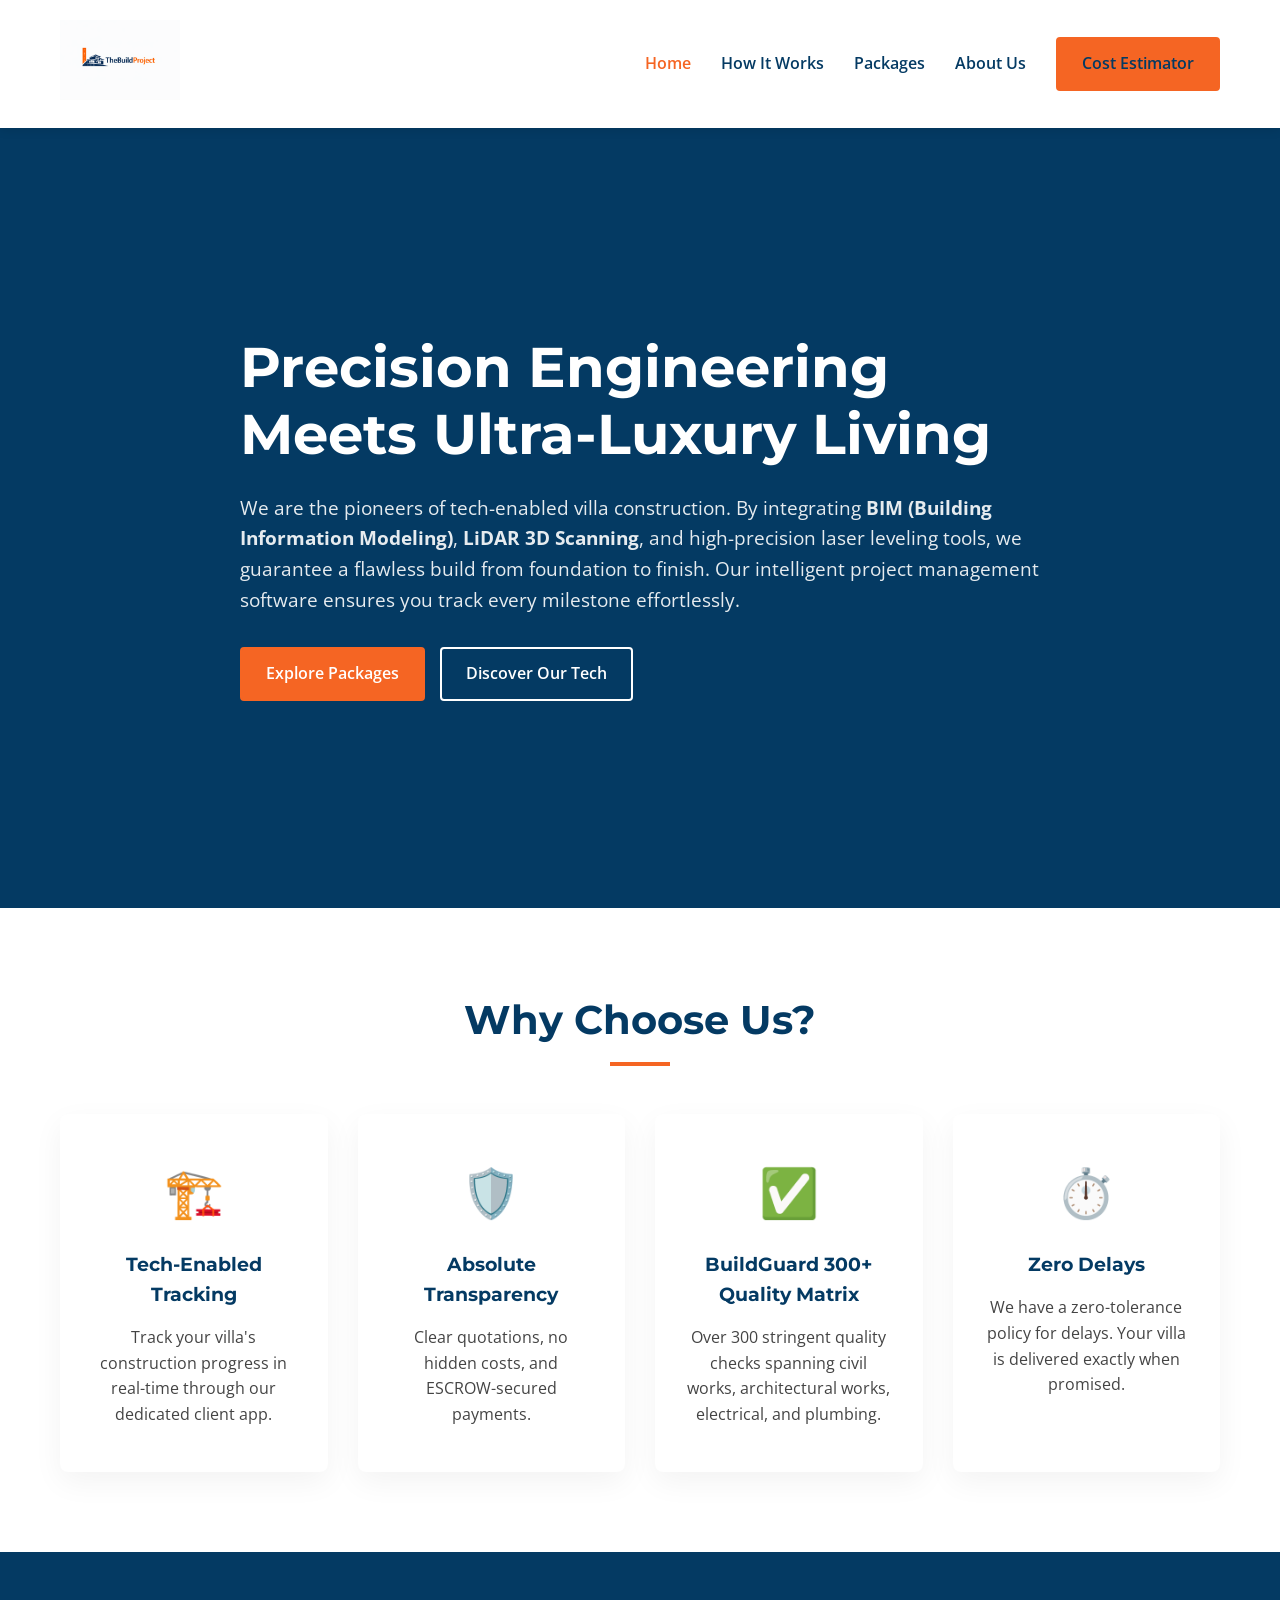
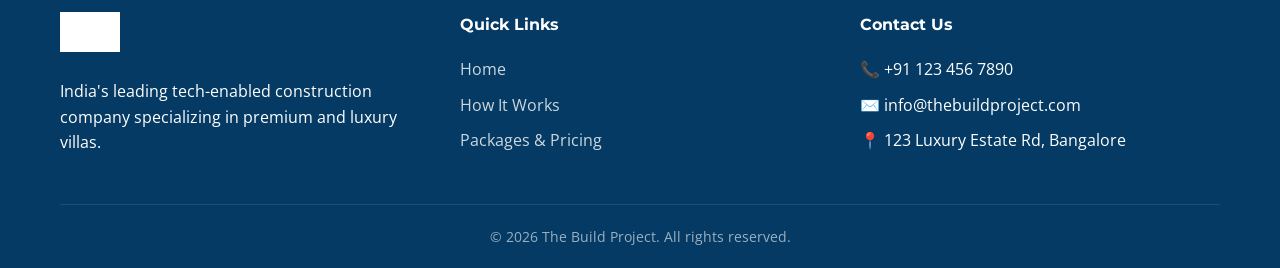
==== index.html @ 5a187bd9 "Version1" ====
<!DOCTYPE html>
<html lang="en">
<head>
    <meta charset="UTF-8">
    <meta name="viewport" content="width=device-width, initial-scale=1.0">
    <title>The Build Project | Tech-Enabled Luxury Villa Construction</title>
    <meta name="description" content="India's leading tech-enabled construction company specializing in premium and luxury villas. End-to-end design, planning, and guaranteed quality.">
    <link rel="stylesheet" href="index.css">
</head>
<body>
    <nav class="navbar">
        <div class="container" style="display: flex; justify-content: space-between; align-items: center; width: 100%;">
            <a href="index.html" class="nav-logo">
                <img src="assets/logos/TBP.PNG" alt="The Build Project Logo">
            </a>
            <button class="nav-toggle" id="navToggle">☰</button>
            <div class="nav-links" id="navLinks">
                <a href="index.html" class="active">Home</a>
                <a href="how-it-works.html">How It Works</a>
                <a href="packages.html">Packages</a>
                <a href="about-us.html">About Us</a>
                <a href="packages.html#estimator" class="btn btn-primary">Cost Estimator</a>
            </div>
        </div>
    </nav>

    <section class="hero">
        <video class="hero-video" autoplay loop muted playsinline>
            <source src="https://videos.pexels.com/video-files/3206973/3206973-uhd_2560_1440_25fps.mp4" type="video/mp4">
            Your browser does not support the video tag.
        </video>
        <div class="container">
            <div class="hero-content">
                <h1>Precision Engineering Meets Ultra-Luxury Living</h1>
                <p>We are the pioneers of tech-enabled villa construction. By integrating <strong>BIM (Building Information Modeling)</strong>, <strong>LiDAR 3D Scanning</strong>, and high-precision laser leveling tools, we guarantee a flawless build from foundation to finish. Our intelligent project management software ensures you track every milestone effortlessly.</p>
                <div class="hero-buttons">
                    <a href="packages.html" class="btn btn-primary">Explore Packages</a>
                    <a href="about-us.html" class="btn btn-outline" style="border-color: white; color: white;">Discover Our Tech</a>
                </div>
            </div>
        </div>
    </section>

    <section class="section">
        <div class="container">
            <h2 class="section-title">Why Choose Us?</h2>
            <div class="features-grid">
                <div class="feature-card">
                    <div class="feature-icon">🏗️</div>
                    <h3>Tech-Enabled Tracking</h3>
                    <p>Track your villa's construction progress in real-time through our dedicated client app.</p>
                </div>
                <div class="feature-card">
                    <div class="feature-icon">🛡️</div>
                    <h3>Absolute Transparency</h3>
                    <p>Clear quotations, no hidden costs, and ESCROW-secured payments.</p>
                </div>
                <div class="feature-card">
                    <div class="feature-icon">✅</div>
                    <h3>BuildGuard 300+ Quality Matrix</h3>
                    <p>Over 300 stringent quality checks spanning civil works, architectural works, electrical, and plumbing.</p>
                </div>
                <div class="feature-card">
                    <div class="feature-icon">⏱️</div>
                    <h3>Zero Delays</h3>
                    <p>We have a zero-tolerance policy for delays. Your villa is delivered exactly when promised.</p>
                </div>
            </div>
        </div>
    </section>

    <footer class="footer">
        <div class="container">
            <div class="footer-grid">
                <div class="footer-col">
                    <img src="assets/logos/TBP.PNG" alt="Logo" style="height: 40px; margin-bottom: 20px; filter: brightness(0) invert(1);">
                    <p>India's leading tech-enabled construction company specializing in premium and luxury villas.</p>
                </div>
                <div class="footer-col">
                    <h4>Quick Links</h4>
                    <ul class="footer-links">
                        <li><a href="index.html">Home</a></li>
                        <li><a href="how-it-works.html">How It Works</a></li>
                        <li><a href="packages.html">Packages & Pricing</a></li>
                    </ul>
                </div>
                <div class="footer-col">
                    <h4>Contact Us</h4>
                    <ul class="footer-links">
                        <li>📞 +91 123 456 7890</li>
                        <li>✉️ info@thebuildproject.com</li>
                        <li>📍 123 Luxury Estate Rd, Bangalore</li>
                    </ul>
                </div>
            </div>
            <div class="footer-bottom">
                &copy; 2026 The Build Project. All rights reserved.
            </div>
        </div>
    </footer>

    <script src="script.js"></script>
</body>
</html>
---- index.css ----
@import url('https://fonts.googleapis.com/css2?family=Montserrat:wght@700&family=Open+Sans:wght@400;600&display=swap');

:root {
  --primary: #043A63;
  --accent: #F56523;
  --dark: #444444;
  --light-gray: #EAEAEA;
  --white: #ffffff;
  
  --font-heading: 'Montserrat', sans-serif;
  --font-body: 'Open Sans', sans-serif;
}

* {
  margin: 0;
  padding: 0;
  box-sizing: border-box;
}

body {
  font-family: var(--font-body);
  color: var(--dark);
  background-color: var(--white);
  line-height: 1.6;
}

h1, h2, h3, h4, h5, h6 {
  font-family: var(--font-heading);
  color: var(--primary);
  margin-bottom: 1rem;
}

a {
  text-decoration: none;
  color: inherit;
}

ul {
  list-style: none;
}

/* Utilities */
.container {
  max-width: 1200px;
  margin: 0 auto;
  padding: 0 20px;
}

.btn {
  display: inline-block;
  padding: 12px 24px;
  border-radius: 4px;
  font-weight: 600;
  cursor: pointer;
  transition: all 0.3s ease;
  font-family: var(--font-body);
  border: none;
}

.btn-primary {
  background-color: var(--accent);
  color: var(--white);
  border: 2px solid var(--accent);
}

.btn-primary:hover {
  background-color: transparent;
  color: var(--accent);
}

.btn-outline {
  background-color: transparent;
  color: var(--primary);
  border: 2px solid var(--primary);
}

.btn-outline:hover {
  background-color: var(--primary);
  color: var(--white);
}

.section {
  padding: 80px 0;
}

.section-light {
  background-color: var(--light-gray);
}

.section-title {
  text-align: center;
  font-size: 2.5rem;
  margin-bottom: 3rem;
  position: relative;
}

.section-title::after {
  content: '';
  display: block;
  width: 60px;
  height: 4px;
  background-color: var(--accent);
  margin: 10px auto 0;
}

/* Navbar */
.navbar {
  display: flex;
  justify-content: space-between;
  align-items: center;
  padding: 20px 0;
  background-color: var(--white);
  box-shadow: 0 2px 10px rgba(0,0,0,0.1);
  position: sticky;
  top: 0;
  z-index: 1000;
}

.nav-logo img {
  height: 80px;
}

.nav-links {
  display: flex;
  gap: 30px;
  align-items: center;
}

.nav-links a {
  font-weight: 600;
  color: var(--primary);
  transition: color 0.3s ease;
}

.nav-links a:hover,
.nav-links a.active {
  color: var(--accent);
}

.nav-toggle {
  display: none;
  background: none;
  border: none;
  font-size: 1.5rem;
  color: var(--primary);
  cursor: pointer;
}

/* Hero Section */
.hero {
  height: calc(100vh - 120px);
  position: relative;
  display: flex;
  align-items: center;
  overflow: hidden;
  background-color: var(--primary); /* Fallback */
}

.hero-video {
  position: absolute;
  top: 0;
  left: 0;
  width: 100%;
  height: 100%;
  object-fit: cover;
  z-index: 0;
}

.hero::before {
  content: '';
  position: absolute;
  top: 0; left: 0; width: 100%; height: 100%;
  background: linear-gradient(to right, rgba(4, 58, 99, 0.9), rgba(4, 58, 99, 0.6));
  z-index: 1;
}

.hero-content {
  position: relative;
  z-index: 2;
  color: var(--white);
  max-width: 800px;
}

.hero-content h1 {
  color: var(--white);
  font-size: 3.5rem;
  margin-bottom: 1.5rem;
  line-height: 1.2;
}

.hero-content p {
  font-size: 1.2rem;
  margin-bottom: 2rem;
  opacity: 0.9;
}

.hero-buttons {
  display: flex;
  gap: 15px;
}

/* Services / Features */
.features-grid {
  display: grid;
  grid-template-columns: repeat(auto-fit, minmax(250px, 1fr));
  gap: 30px;
}

.feature-card {
  background: var(--white);
  padding: 40px 30px;
  border-radius: 8px;
  box-shadow: 0 10px 30px rgba(0,0,0,0.05);
  text-align: center;
  transition: transform 0.3s ease, box-shadow 0.3s ease;
  border-bottom: 4px solid transparent;
}

.feature-card:hover {
  transform: translateY(-10px);
  box-shadow: 0 15px 40px rgba(0,0,0,0.1);
  border-bottom-color: var(--accent);
}

.feature-icon {
  font-size: 3rem;
  color: var(--accent);
  margin-bottom: 20px;
}

.feature-card h3 {
  margin-bottom: 15px;
}

/* Process Timeline */
.process-timeline {
  display: flex;
  flex-direction: column;
  gap: 40px;
  position: relative;
  max-width: 800px;
  margin: 0 auto;
}
.process-timeline::before {
  content: '';
  position: absolute;
  left: 50%;
  top: 0;
  bottom: 0;
  width: 2px;
  background: var(--accent);
  transform: translateX(-50%);
  opacity: 0.3;
}
.timeline-item {
  display: flex;
  justify-content: space-between;
  align-items: center;
  width: 100%;
}
.timeline-item:nth-child(even) {
  flex-direction: row-reverse;
}
.timeline-content {
  width: 45%;
  background: var(--white);
  padding: 30px;
  border-radius: 8px;
  box-shadow: 0 5px 20px rgba(0,0,0,0.05);
  position: relative;
  border-top: 4px solid var(--primary);
}
.timeline-icon {
  width: 50px;
  height: 50px;
  background: var(--accent);
  color: var(--white);
  border-radius: 50%;
  display: flex;
  align-items: center;
  justify-content: center;
  font-size: 1.2rem;
  position: absolute;
  left: 50%;
  transform: translate(-50%, 0);
  z-index: 1;
  font-family: var(--font-heading);
  font-weight: bold;
}

/* Portfolio Grid */
.portfolio-grid {
  display: grid;
  grid-template-columns: repeat(auto-fit, minmax(300px, 1fr));
  gap: 30px;
}
.portfolio-card {
  border-radius: 8px;
  overflow: hidden;
  box-shadow: 0 5px 15px rgba(0,0,0,0.1);
  transition: transform 0.3s;
  background: var(--white);
}
.portfolio-card:hover {
  transform: translateY(-5px);
  box-shadow: 0 15px 30px rgba(0,0,0,0.15);
}
.portfolio-card img {
  width: 100%;
  height: 250px;
  object-fit: cover;
  display: block;
}
.portfolio-info {
  padding: 20px;
}
.portfolio-info h3 {
  margin-bottom: 5px;
}
.portfolio-info p {
  color: var(--accent);
  font-weight: 600;
}

/* Packages */
.packages-grid {
  display: grid;
  grid-template-columns: repeat(auto-fit, minmax(300px, 1fr));
  gap: 30px;
  max-width: 1000px;
  margin: 0 auto;
}
.package-card {
  background: var(--white);
  border-radius: 8px;
  overflow: hidden;
  box-shadow: 0 10px 30px rgba(0,0,0,0.08);
  border: 1px solid var(--light-gray);
  position: relative;
  transition: transform 0.3s;
  display: flex;
  flex-direction: column;
}
.package-card:hover {
  transform: translateY(-10px);
}
.package-header {
  background: var(--primary);
  color: var(--white);
  padding: 30px;
  text-align: center;
}
.package-header h3 {
  color: var(--white);
  margin-bottom: 10px;
}
.package-price {
  font-size: 2rem;
  font-weight: bold;
  font-family: var(--font-heading);
}
.package-price span {
  font-size: 1rem;
  font-weight: normal;
  font-family: var(--font-body);
}
.package-body {
  padding: 30px;
  flex-grow: 1;
}
.package-body ul li {
  margin-bottom: 15px;
  padding-left: 25px;
  position: relative;
}
.package-body ul li::before {
  content: '✓';
  position: absolute;
  left: 0;
  color: var(--accent);
  font-weight: bold;
}
.package-card.featured {
  border: 2px solid var(--accent);
  transform: scale(1.05);
  z-index: 2;
}
.package-card.featured:hover {
  transform: scale(1.05) translateY(-10px);
}
.package-card.featured .package-header {
  background: var(--accent);
}
.package-badge {
  position: absolute;
  top: 15px;
  right: -35px;
  background: var(--dark);
  color: var(--white);
  padding: 5px 40px;
  transform: rotate(45deg);
  font-size: 0.8rem;
  font-weight: bold;
}

/* Cost Estimator */
.estimator-container {
  background: var(--white);
  padding: 40px;
  border-radius: 8px;
  box-shadow: 0 10px 30px rgba(0,0,0,0.1);
  max-width: 800px;
  margin: 0 auto;
  border-top: 5px solid var(--accent);
}
.estimator-form {
  display: grid;
  grid-template-columns: 1fr 1fr;
  gap: 20px;
}
.form-group {
  margin-bottom: 20px;
}
.form-group.full-width {
  grid-column: 1 / -1;
}
.form-group label {
  display: block;
  margin-bottom: 8px;
  font-weight: 600;
  color: var(--primary);
}
.form-control {
  width: 100%;
  padding: 12px;
  border: 1px solid #ccc;
  border-radius: 4px;
  font-family: var(--font-body);
  font-size: 1rem;
}
.form-control:focus {
  outline: none;
  border-color: var(--accent);
}
.estimator-result {
  margin-top: 30px;
  padding: 30px;
  background: var(--light-gray);
  border-radius: 8px;
  text-align: center;
  display: none;
  border: 1px dashed var(--primary);
}
.estimator-result h3 {
  margin-bottom: 10px;
}
.total-cost {
  font-size: 2.5rem;
  color: var(--accent);
  font-family: var(--font-heading);
  font-weight: bold;
}

/* Footer */
.footer {
  background-color: var(--primary);
  color: var(--white);
  padding: 60px 0 20px;
  margin-top: auto;
}
.footer-grid {
  display: grid;
  grid-template-columns: repeat(auto-fit, minmax(200px, 1fr));
  gap: 40px;
  margin-bottom: 40px;
}
.footer-col h4 {
  color: var(--white);
  margin-bottom: 20px;
}
.footer-links li {
  margin-bottom: 10px;
}
.footer-links a {
  color: rgba(255,255,255,0.8);
  transition: color 0.3s;
}
.footer-links a:hover {
  color: var(--accent);
}
.footer-bottom {
  text-align: center;
  padding-top: 20px;
  border-top: 1px solid rgba(255,255,255,0.1);
  color: rgba(255,255,255,0.6);
  font-size: 0.9rem;
}

/* Responsive */
@media (max-width: 768px) {
  .nav-links {
    display: none;
    flex-direction: column;
    position: absolute;
    top: 100%;
    left: 0;
    width: 100%;
    background: var(--white);
    padding: 20px;
    box-shadow: 0 5px 10px rgba(0,0,0,0.1);
  }
  .nav-links.active {
    display: flex;
  }
  .nav-toggle {
    display: block;
  }
  .hero-content h1 {
    font-size: 2.5rem;
  }
  .process-timeline::before {
    left: 30px;
  }
  .timeline-icon {
    left: 30px;
    transform: translate(-50%, 0);
  }
  .timeline-content {
    width: calc(100% - 80px);
    margin-left: auto;
  }
  .timeline-item:nth-child(even) {
    flex-direction: row;
  }
  .package-card.featured {
    transform: scale(1);
  }
  .package-card.featured:hover {
    transform: translateY(-5px);
  }
  .estimator-form {
    grid-template-columns: 1fr;
  }
}
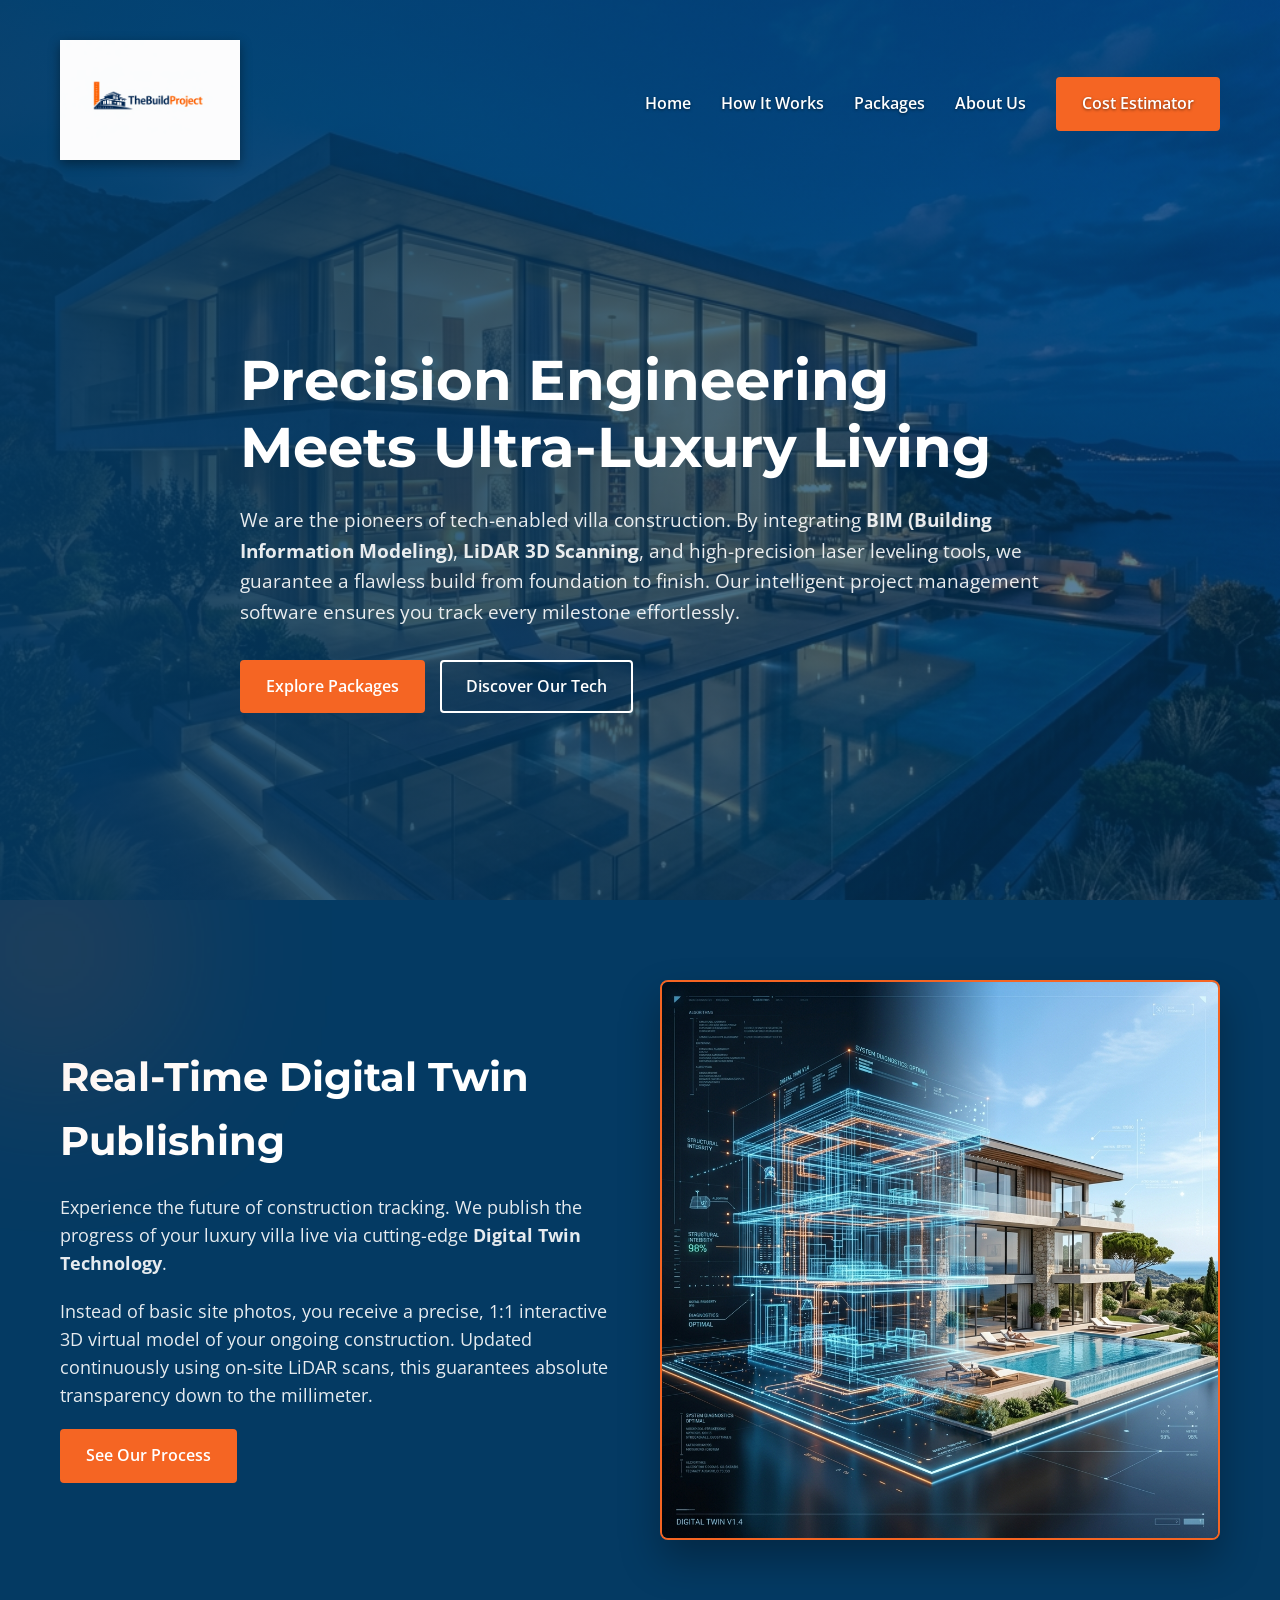
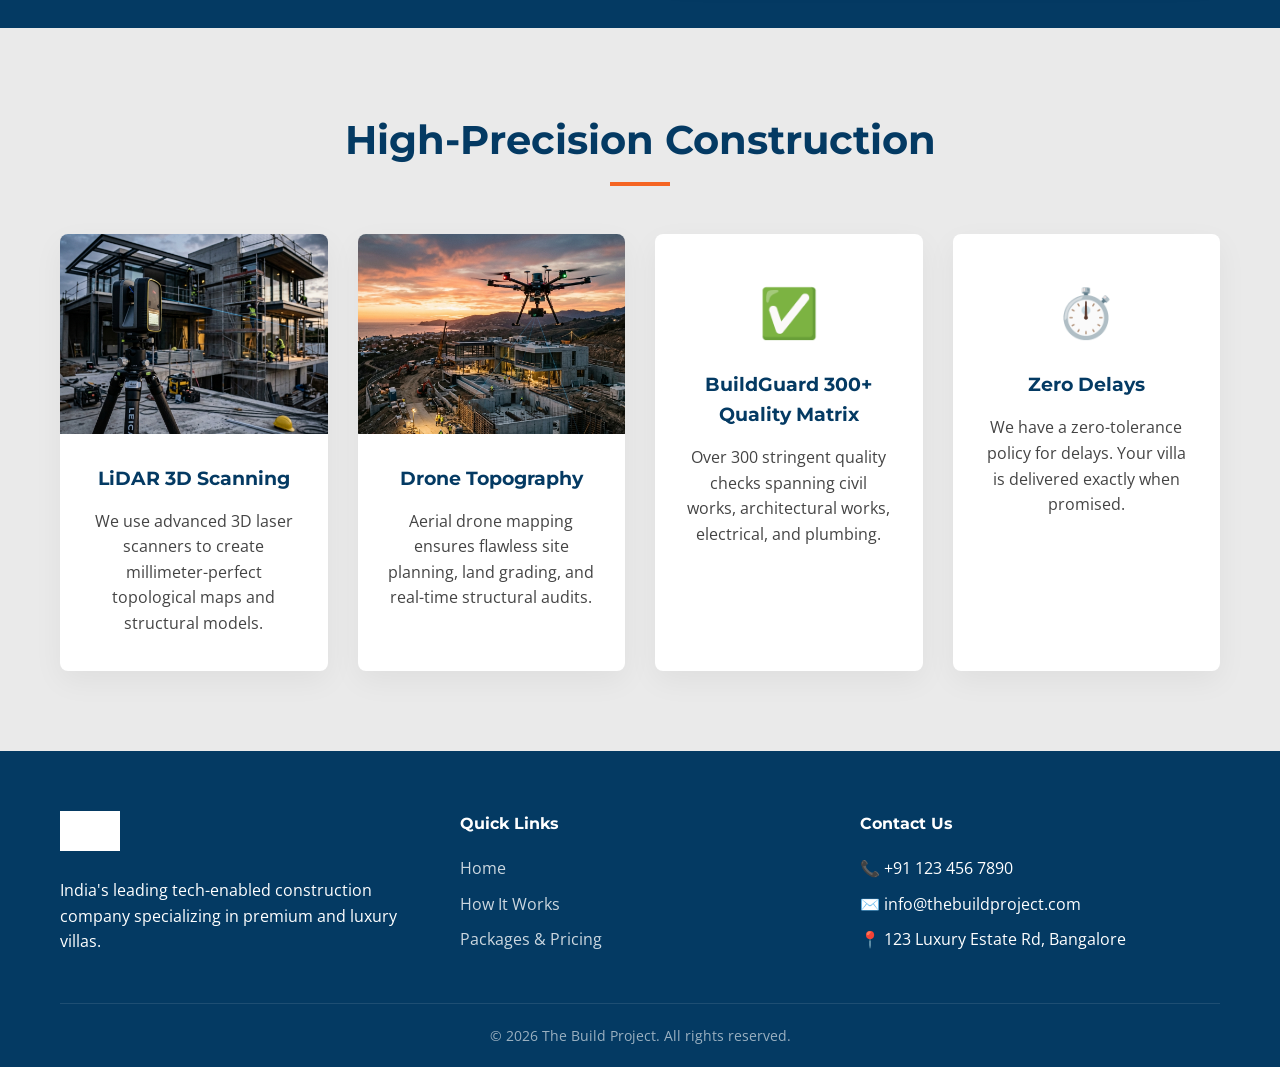
==== commit 0b8f62c8: "updated index" ====
--- a/index.html
+++ b/index.html
@@ -8,7 +8,7 @@
     <link rel="stylesheet" href="index.css">
 </head>
 <body>
-    <nav class="navbar">
+    <nav class="navbar navbar-transparent">
         <div class="container" style="display: flex; justify-content: space-between; align-items: center; width: 100%;">
             <a href="index.html" class="nav-logo">
                 <img src="assets/logos/TBP.PNG" alt="The Build Project Logo">
@@ -25,10 +25,7 @@
     </nav>
 
     <section class="hero">
-        <video class="hero-video" autoplay loop muted playsinline>
-            <source src="https://videos.pexels.com/video-files/3206973/3206973-uhd_2560_1440_25fps.mp4" type="video/mp4">
-            Your browser does not support the video tag.
-        </video>
+        <div class="hero-bg-anim"></div>
         <div class="container">
             <div class="hero-content">
                 <h1>Precision Engineering Meets Ultra-Luxury Living</h1>
@@ -41,19 +38,37 @@
         </div>
     </section>
 
-    <section class="section">
+    <section class="twin-section">
+        <div class="container" style="display: flex; gap: 40px; align-items: center; flex-wrap: wrap;">
+            <div class="twin-content" style="flex: 1; min-width: 300px;">
+                <h2 style="font-size: 2.5rem; margin-bottom: 20px; color: var(--white); font-family: var(--font-heading);">Real-Time Digital Twin Publishing</h2>
+                <p style="font-size: 1.1rem; opacity: 0.9; margin-bottom: 20px;">Experience the future of construction tracking. We publish the progress of your luxury villa live via cutting-edge <strong>Digital Twin Technology</strong>.</p>
+                <p style="font-size: 1.1rem; opacity: 0.9; margin-bottom: 20px;">Instead of basic site photos, you receive a precise, 1:1 interactive 3D virtual model of your ongoing construction. Updated continuously using on-site LiDAR scans, this guarantees absolute transparency down to the millimeter.</p>
+                <a href="how-it-works.html" class="btn btn-primary">See Our Process</a>
+            </div>
+            <div class="twin-image" style="flex: 1; min-width: 300px;">
+                <img src="assets/images/digital_twin.png" alt="Digital Twin Technology" style="width: 100%; border-radius: 8px; box-shadow: 0 20px 40px rgba(0,0,0,0.3); border: 2px solid var(--accent);">
+            </div>
+        </div>
+    </section>
+
+    <section class="section section-light">
         <div class="container">
-            <h2 class="section-title">Why Choose Us?</h2>
+            <h2 class="section-title">High-Precision Construction</h2>
             <div class="features-grid">
-                <div class="feature-card">
-                    <div class="feature-icon">🏗️</div>
-                    <h3>Tech-Enabled Tracking</h3>
-                    <p>Track your villa's construction progress in real-time through our dedicated client app.</p>
+                <div class="feature-card" style="padding: 0; overflow: hidden;">
+                    <img src="assets/images/precision_lidar.png" alt="LiDAR 3D Scanning" style="width: 100%; height: 200px; object-fit: cover; display: block;">
+                    <div style="padding: 30px;">
+                        <h3>LiDAR 3D Scanning</h3>
+                        <p>We use advanced 3D laser scanners to create millimeter-perfect topological maps and structural models.</p>
+                    </div>
                 </div>
-                <div class="feature-card">
-                    <div class="feature-icon">🛡️</div>
-                    <h3>Absolute Transparency</h3>
-                    <p>Clear quotations, no hidden costs, and ESCROW-secured payments.</p>
+                <div class="feature-card" style="padding: 0; overflow: hidden;">
+                    <img src="assets/images/precision_drone.png" alt="Drone Surveying" style="width: 100%; height: 200px; object-fit: cover; display: block;">
+                    <div style="padding: 30px;">
+                        <h3>Drone Topography</h3>
+                        <p>Aerial drone mapping ensures flawless site planning, land grading, and real-time structural audits.</p>
+                    </div>
                 </div>
                 <div class="feature-card">
                     <div class="feature-icon">✅</div>
--- a/index.css
+++ b/index.css
@@ -108,16 +108,39 @@
   display: flex;
   justify-content: space-between;
   align-items: center;
-  padding: 20px 0;
+  padding: 10px 0;
   background-color: var(--white);
   box-shadow: 0 2px 10px rgba(0,0,0,0.1);
   position: sticky;
   top: 0;
+  left: 0;
+  width: 100%;
   z-index: 1000;
+  transition: all 0.4s ease;
+}
+
+.navbar-transparent {
+  padding: 40px 0;
+  background-color: transparent;
+  box-shadow: none;
+  position: fixed;
+}
+
+.navbar-transparent.scrolled {
+  padding: 10px 0;
+  background-color: var(--white);
+  box-shadow: 0 2px 10px rgba(0,0,0,0.1);
 }
 
 .nav-logo img {
-  height: 80px;
+  height: 60px;
+  transition: all 0.4s ease;
+  transform-origin: left center;
+}
+
+.navbar-transparent:not(.scrolled) .nav-logo img {
+  height: 120px;
+  filter: drop-shadow(0 4px 6px rgba(0,0,0,0.4));
 }
 
 .nav-links {
@@ -129,7 +152,12 @@
 .nav-links a {
   font-weight: 600;
   color: var(--primary);
-  transition: color 0.3s ease;
+  transition: all 0.3s ease;
+}
+
+.navbar-transparent:not(.scrolled) .nav-links a {
+  color: var(--white);
+  text-shadow: 0 1px 3px rgba(0,0,0,0.5);
 }
 
 .nav-links a:hover,
@@ -148,7 +176,8 @@
 
 /* Hero Section */
 .hero {
-  height: calc(100vh - 120px);
+  min-height: 100vh;
+  padding-top: 160px; /* Space for the large transparent navbar */
   position: relative;
   display: flex;
   align-items: center;
@@ -156,14 +185,22 @@
   background-color: var(--primary); /* Fallback */
 }
 
-.hero-video {
+.hero-bg-anim {
   position: absolute;
   top: 0;
   left: 0;
   width: 100%;
   height: 100%;
-  object-fit: cover;
+  background-image: url('assets/images/hero.png');
+  background-size: cover;
+  background-position: center;
+  animation: kenburns 20s infinite alternate ease-in-out;
   z-index: 0;
+}
+
+@keyframes kenburns {
+  0% { transform: scale(1); }
+  100% { transform: scale(1.15); }
 }
 
 .hero::before {
@@ -494,6 +531,24 @@
   border-top: 1px solid rgba(255,255,255,0.1);
   color: rgba(255,255,255,0.6);
   font-size: 0.9rem;
+}
+
+/* Digital Twin Section */
+.twin-section {
+  background-color: var(--primary);
+  color: var(--white);
+  padding: 80px 0;
+  position: relative;
+  overflow: hidden;
+}
+.twin-section::before {
+  content: '';
+  position: absolute;
+  top: -50px; left: -50px;
+  width: 200px; height: 200px;
+  background: var(--accent);
+  filter: blur(100px);
+  opacity: 0.2;
 }
 
 /* Responsive */
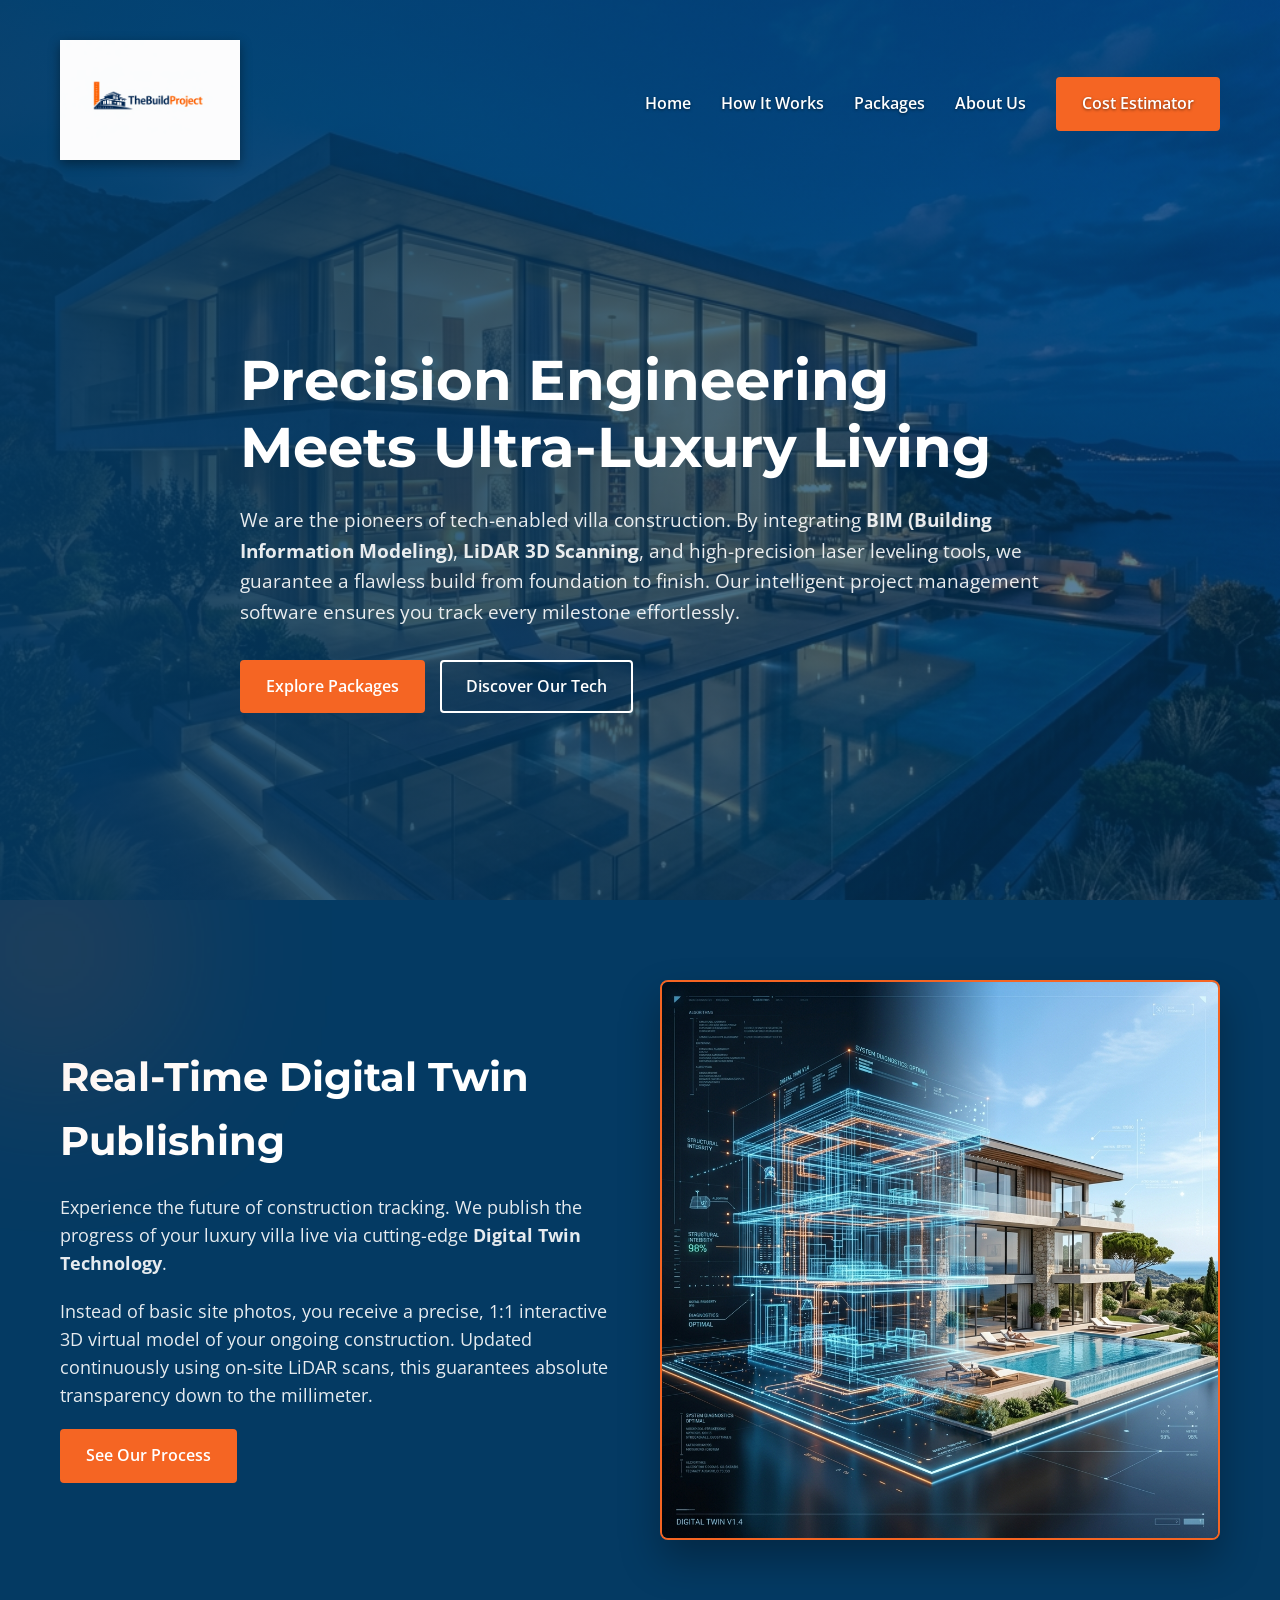
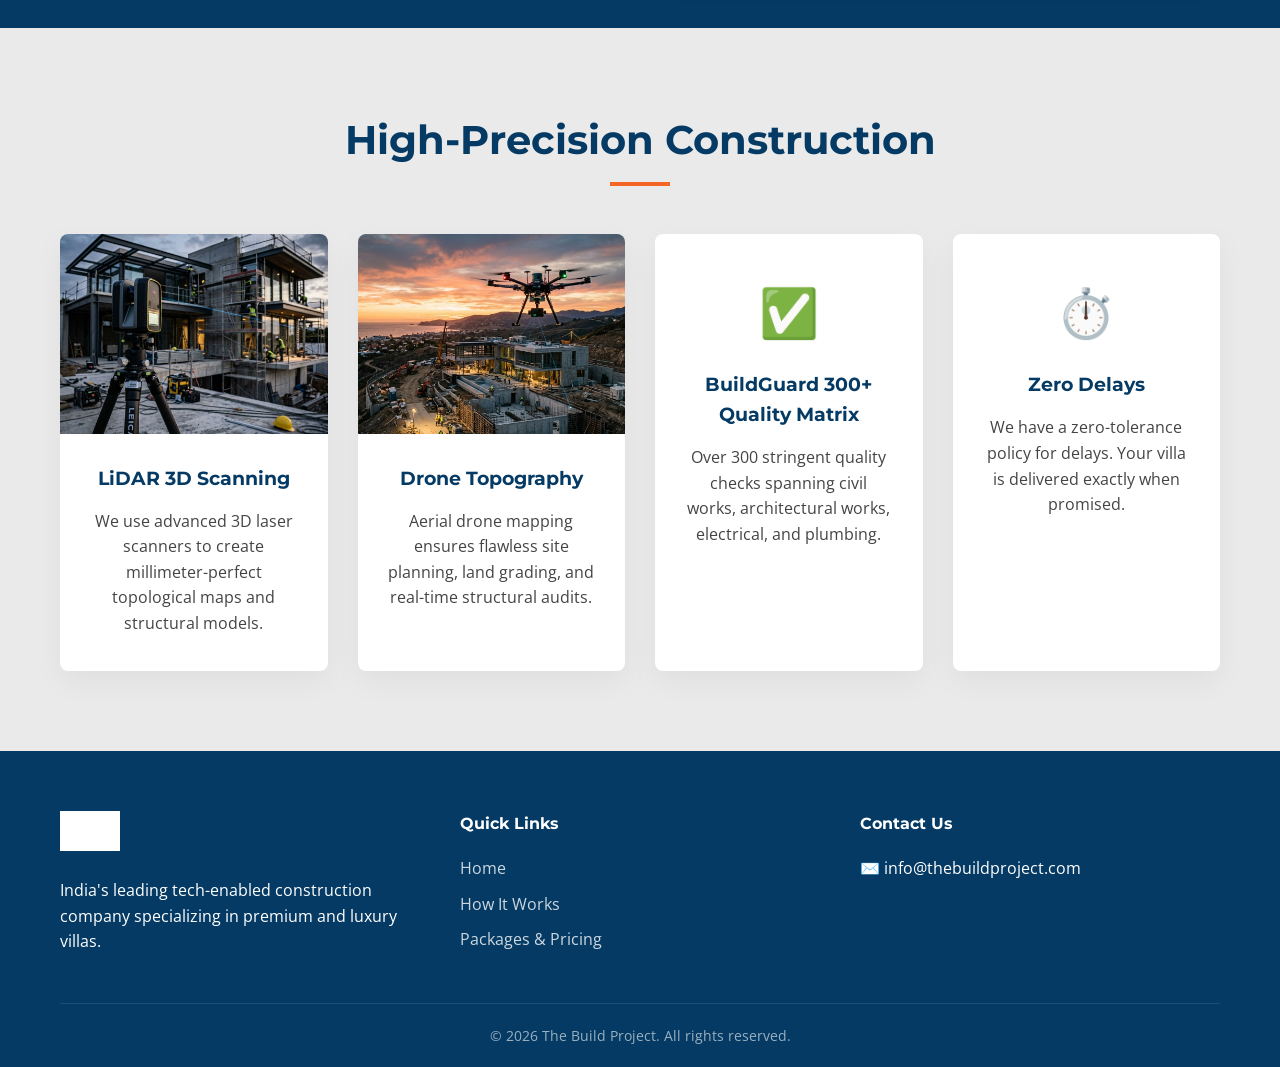
==== commit 97e336d0: "updated packages" ====
--- a/index.html
+++ b/index.html
@@ -1,12 +1,15 @@
 <!DOCTYPE html>
 <html lang="en">
+
 <head>
     <meta charset="UTF-8">
     <meta name="viewport" content="width=device-width, initial-scale=1.0">
     <title>The Build Project | Tech-Enabled Luxury Villa Construction</title>
-    <meta name="description" content="India's leading tech-enabled construction company specializing in premium and luxury villas. End-to-end design, planning, and guaranteed quality.">
+    <meta name="description"
+        content="India's leading tech-enabled construction company specializing in premium and luxury villas. End-to-end design, planning, and guaranteed quality.">
     <link rel="stylesheet" href="index.css">
 </head>
+
 <body>
     <nav class="navbar navbar-transparent">
         <div class="container" style="display: flex; justify-content: space-between; align-items: center; width: 100%;">
@@ -29,10 +32,14 @@
         <div class="container">
             <div class="hero-content">
                 <h1>Precision Engineering Meets Ultra-Luxury Living</h1>
-                <p>We are the pioneers of tech-enabled villa construction. By integrating <strong>BIM (Building Information Modeling)</strong>, <strong>LiDAR 3D Scanning</strong>, and high-precision laser leveling tools, we guarantee a flawless build from foundation to finish. Our intelligent project management software ensures you track every milestone effortlessly.</p>
+                <p>We are the pioneers of tech-enabled villa construction. By integrating <strong>BIM (Building
+                        Information Modeling)</strong>, <strong>LiDAR 3D Scanning</strong>, and high-precision laser
+                    leveling tools, we guarantee a flawless build from foundation to finish. Our intelligent project
+                    management software ensures you track every milestone effortlessly.</p>
                 <div class="hero-buttons">
                     <a href="packages.html" class="btn btn-primary">Explore Packages</a>
-                    <a href="about-us.html" class="btn btn-outline" style="border-color: white; color: white;">Discover Our Tech</a>
+                    <a href="about-us.html" class="btn btn-outline" style="border-color: white; color: white;">Discover
+                        Our Tech</a>
                 </div>
             </div>
         </div>
@@ -41,13 +48,21 @@
     <section class="twin-section">
         <div class="container" style="display: flex; gap: 40px; align-items: center; flex-wrap: wrap;">
             <div class="twin-content" style="flex: 1; min-width: 300px;">
-                <h2 style="font-size: 2.5rem; margin-bottom: 20px; color: var(--white); font-family: var(--font-heading);">Real-Time Digital Twin Publishing</h2>
-                <p style="font-size: 1.1rem; opacity: 0.9; margin-bottom: 20px;">Experience the future of construction tracking. We publish the progress of your luxury villa live via cutting-edge <strong>Digital Twin Technology</strong>.</p>
-                <p style="font-size: 1.1rem; opacity: 0.9; margin-bottom: 20px;">Instead of basic site photos, you receive a precise, 1:1 interactive 3D virtual model of your ongoing construction. Updated continuously using on-site LiDAR scans, this guarantees absolute transparency down to the millimeter.</p>
+                <h2
+                    style="font-size: 2.5rem; margin-bottom: 20px; color: var(--white); font-family: var(--font-heading);">
+                    Real-Time Digital Twin Publishing</h2>
+                <p style="font-size: 1.1rem; opacity: 0.9; margin-bottom: 20px;">Experience the future of construction
+                    tracking. We publish the progress of your luxury villa live via cutting-edge <strong>Digital Twin
+                        Technology</strong>.</p>
+                <p style="font-size: 1.1rem; opacity: 0.9; margin-bottom: 20px;">Instead of basic site photos, you
+                    receive a precise, 1:1 interactive 3D virtual model of your ongoing construction. Updated
+                    continuously using on-site LiDAR scans, this guarantees absolute transparency down to the
+                    millimeter.</p>
                 <a href="how-it-works.html" class="btn btn-primary">See Our Process</a>
             </div>
             <div class="twin-image" style="flex: 1; min-width: 300px;">
-                <img src="assets/images/digital_twin.png" alt="Digital Twin Technology" style="width: 100%; border-radius: 8px; box-shadow: 0 20px 40px rgba(0,0,0,0.3); border: 2px solid var(--accent);">
+                <img src="assets/images/digital_twin.png" alt="Digital Twin Technology"
+                    style="width: 100%; border-radius: 8px; box-shadow: 0 20px 40px rgba(0,0,0,0.3); border: 2px solid var(--accent);">
             </div>
         </div>
     </section>
@@ -57,23 +72,28 @@
             <h2 class="section-title">High-Precision Construction</h2>
             <div class="features-grid">
                 <div class="feature-card" style="padding: 0; overflow: hidden;">
-                    <img src="assets/images/precision_lidar.png" alt="LiDAR 3D Scanning" style="width: 100%; height: 200px; object-fit: cover; display: block;">
+                    <img src="assets/images/precision_lidar.png" alt="LiDAR 3D Scanning"
+                        style="width: 100%; height: 200px; object-fit: cover; display: block;">
                     <div style="padding: 30px;">
                         <h3>LiDAR 3D Scanning</h3>
-                        <p>We use advanced 3D laser scanners to create millimeter-perfect topological maps and structural models.</p>
+                        <p>We use advanced 3D laser scanners to create millimeter-perfect topological maps and
+                            structural models.</p>
                     </div>
                 </div>
                 <div class="feature-card" style="padding: 0; overflow: hidden;">
-                    <img src="assets/images/precision_drone.png" alt="Drone Surveying" style="width: 100%; height: 200px; object-fit: cover; display: block;">
+                    <img src="assets/images/precision_drone.png" alt="Drone Surveying"
+                        style="width: 100%; height: 200px; object-fit: cover; display: block;">
                     <div style="padding: 30px;">
                         <h3>Drone Topography</h3>
-                        <p>Aerial drone mapping ensures flawless site planning, land grading, and real-time structural audits.</p>
+                        <p>Aerial drone mapping ensures flawless site planning, land grading, and real-time structural
+                            audits.</p>
                     </div>
                 </div>
                 <div class="feature-card">
                     <div class="feature-icon">✅</div>
                     <h3>BuildGuard 300+ Quality Matrix</h3>
-                    <p>Over 300 stringent quality checks spanning civil works, architectural works, electrical, and plumbing.</p>
+                    <p>Over 300 stringent quality checks spanning civil works, architectural works, electrical, and
+                        plumbing.</p>
                 </div>
                 <div class="feature-card">
                     <div class="feature-icon">⏱️</div>
@@ -88,7 +108,8 @@
         <div class="container">
             <div class="footer-grid">
                 <div class="footer-col">
-                    <img src="assets/logos/TBP.PNG" alt="Logo" style="height: 40px; margin-bottom: 20px; filter: brightness(0) invert(1);">
+                    <img src="assets/logos/TBP.PNG" alt="Logo"
+                        style="height: 40px; margin-bottom: 20px; filter: brightness(0) invert(1);">
                     <p>India's leading tech-enabled construction company specializing in premium and luxury villas.</p>
                 </div>
                 <div class="footer-col">
@@ -102,9 +123,9 @@
                 <div class="footer-col">
                     <h4>Contact Us</h4>
                     <ul class="footer-links">
-                        <li>📞 +91 123 456 7890</li>
+
                         <li>✉️ info@thebuildproject.com</li>
-                        <li>📍 123 Luxury Estate Rd, Bangalore</li>
+
                     </ul>
                 </div>
             </div>
@@ -116,4 +137,5 @@
 
     <script src="script.js"></script>
 </body>
-</html>
+
+</html>
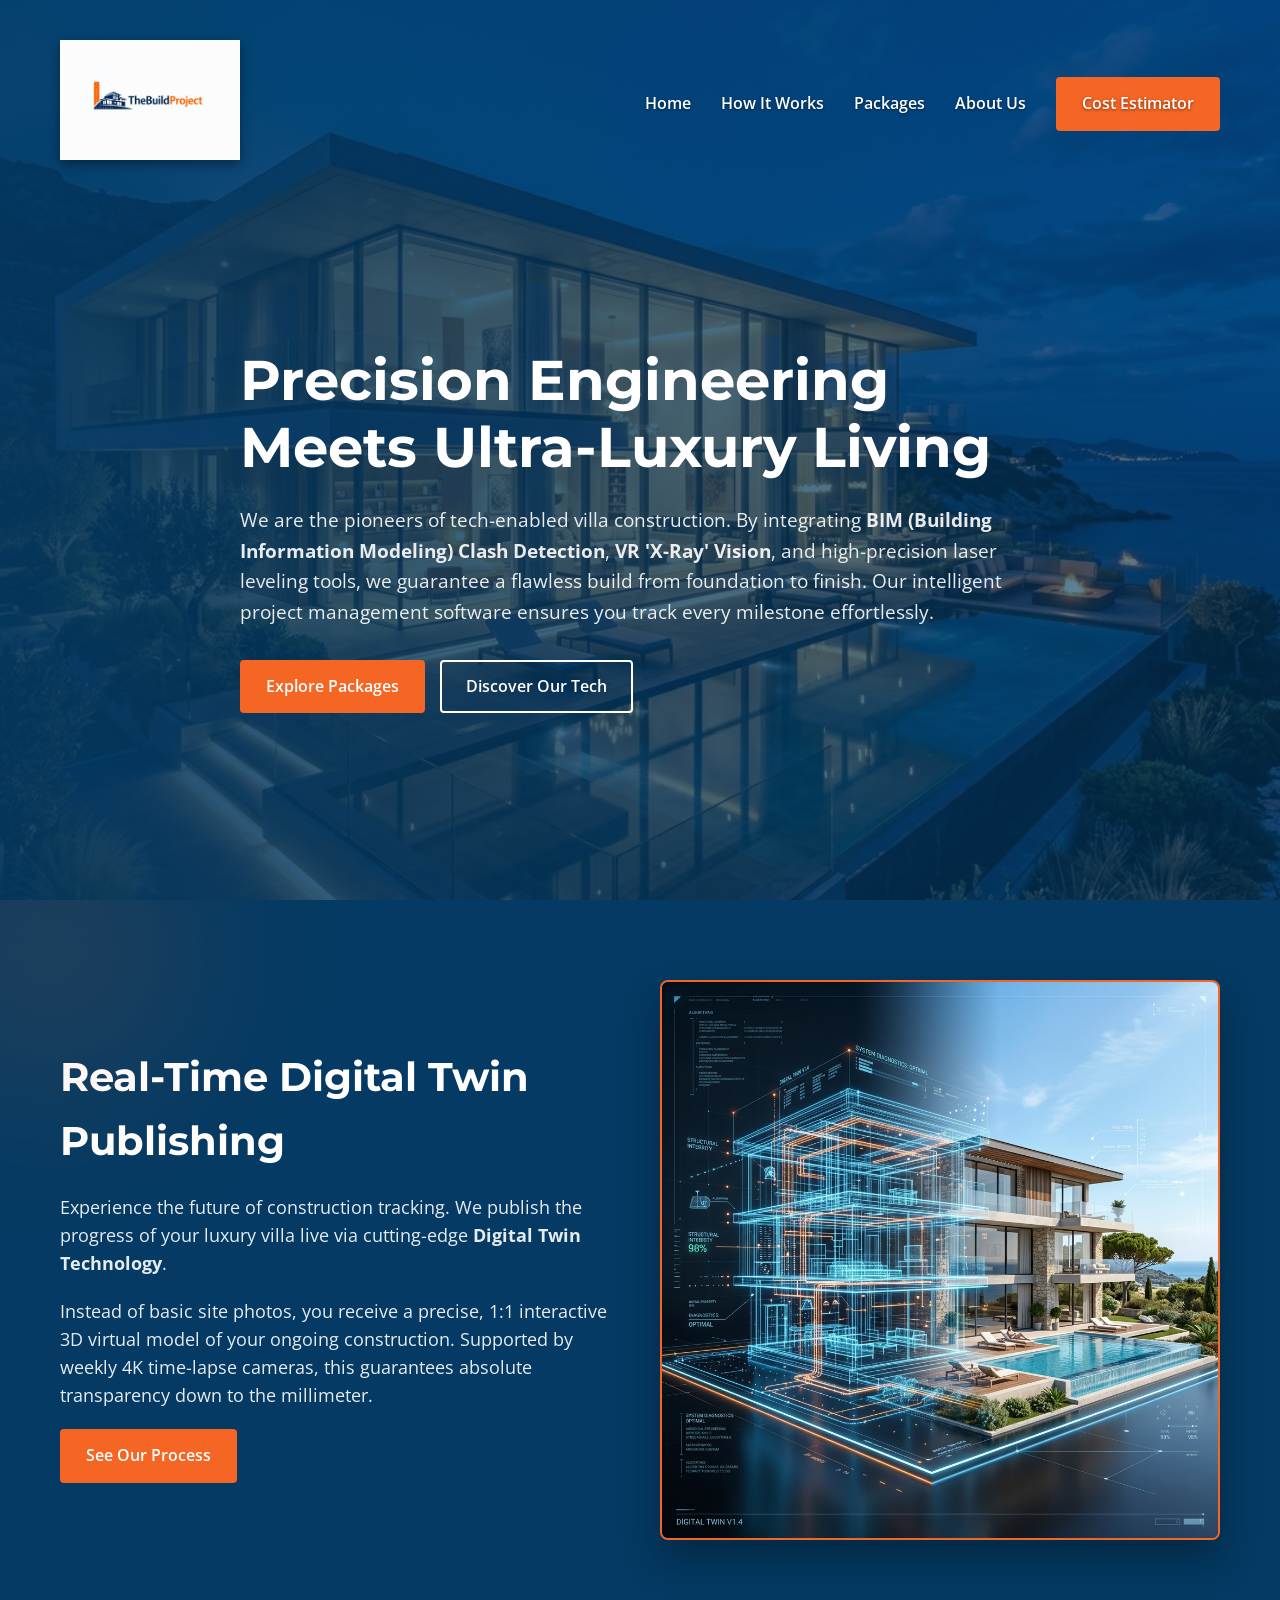
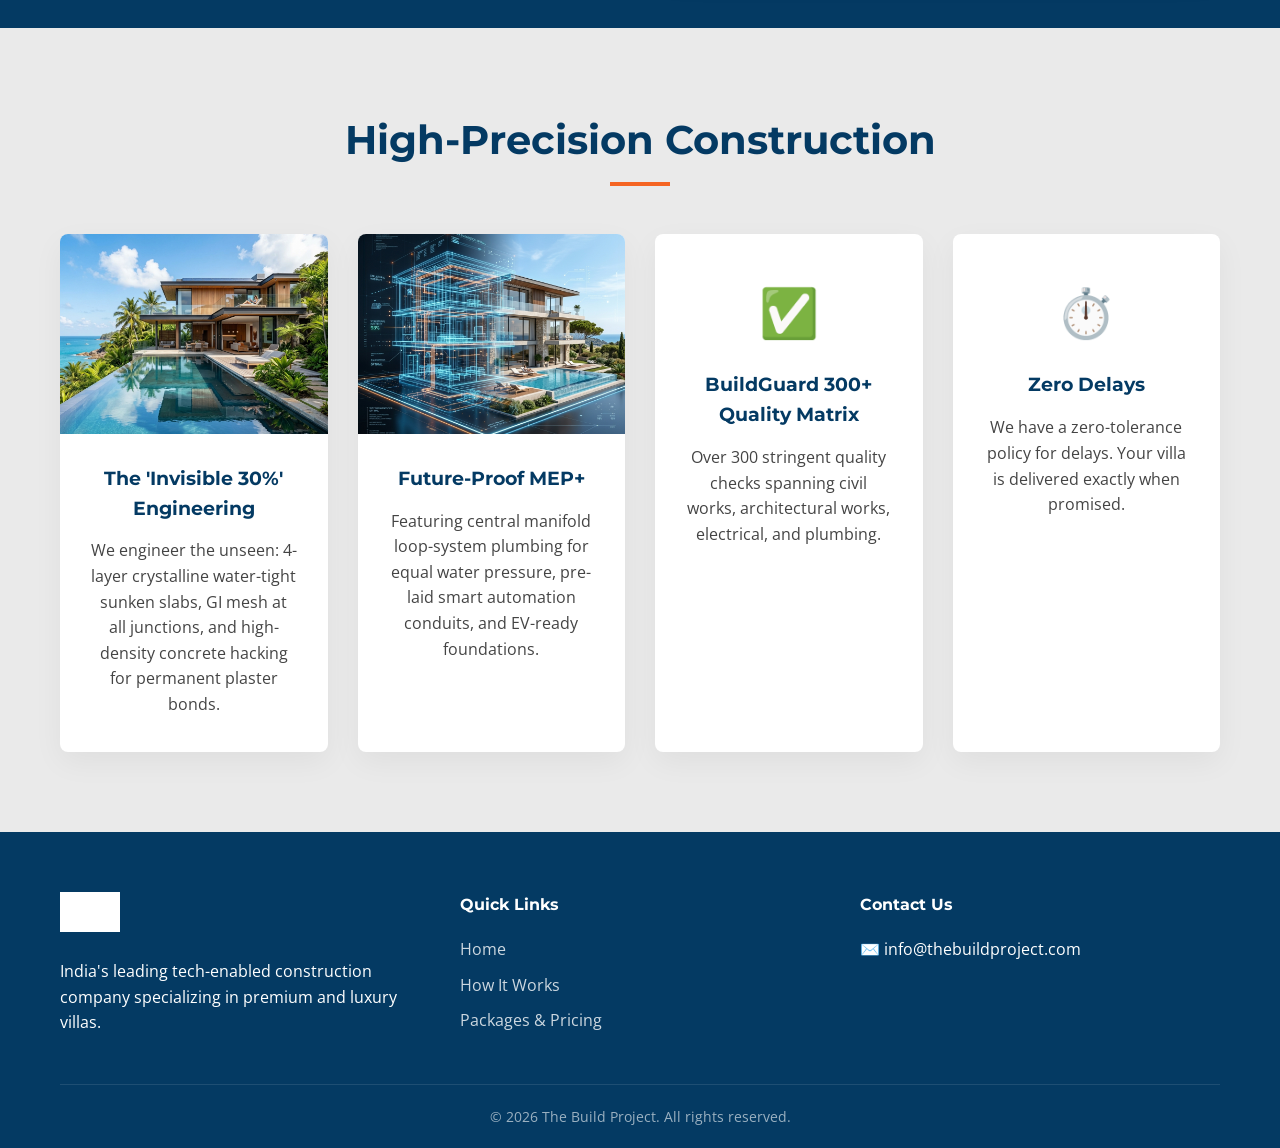
==== commit 8e1be6fd: "updated" ====
--- a/index.html
+++ b/index.html
@@ -33,7 +33,8 @@
             <div class="hero-content">
                 <h1>Precision Engineering Meets Ultra-Luxury Living</h1>
                 <p>We are the pioneers of tech-enabled villa construction. By integrating <strong>BIM (Building
-                        Information Modeling)</strong>, <strong>LiDAR 3D Scanning</strong>, and high-precision laser
+                        Information Modeling) Clash Detection</strong>, <strong>VR 'X-Ray' Vision</strong>, and
+                    high-precision laser
                     leveling tools, we guarantee a flawless build from foundation to finish. Our intelligent project
                     management software ensures you track every milestone effortlessly.</p>
                 <div class="hero-buttons">
@@ -55,8 +56,8 @@
                     tracking. We publish the progress of your luxury villa live via cutting-edge <strong>Digital Twin
                         Technology</strong>.</p>
                 <p style="font-size: 1.1rem; opacity: 0.9; margin-bottom: 20px;">Instead of basic site photos, you
-                    receive a precise, 1:1 interactive 3D virtual model of your ongoing construction. Updated
-                    continuously using on-site LiDAR scans, this guarantees absolute transparency down to the
+                    receive a precise, 1:1 interactive 3D virtual model of your ongoing construction. Supported by
+                    weekly 4K time-lapse cameras, this guarantees absolute transparency down to the
                     millimeter.</p>
                 <a href="how-it-works.html" class="btn btn-primary">See Our Process</a>
             </div>
@@ -72,21 +73,21 @@
             <h2 class="section-title">High-Precision Construction</h2>
             <div class="features-grid">
                 <div class="feature-card" style="padding: 0; overflow: hidden;">
-                    <img src="assets/images/precision_lidar.png" alt="LiDAR 3D Scanning"
+                    <img src="assets/images/portfolio_1.png" alt="Engineering Excellence"
                         style="width: 100%; height: 200px; object-fit: cover; display: block;">
                     <div style="padding: 30px;">
-                        <h3>LiDAR 3D Scanning</h3>
-                        <p>We use advanced 3D laser scanners to create millimeter-perfect topological maps and
-                            structural models.</p>
+                        <h3>The 'Invisible 30%' Engineering</h3>
+                        <p>We engineer the unseen: 4-layer crystalline water-tight sunken slabs, GI mesh at all
+                            junctions, and high-density concrete hacking for permanent plaster bonds.</p>
                     </div>
                 </div>
                 <div class="feature-card" style="padding: 0; overflow: hidden;">
-                    <img src="assets/images/precision_drone.png" alt="Drone Surveying"
+                    <img src="assets/images/digital_twin.png" alt="Future-Proof Infrastructure"
                         style="width: 100%; height: 200px; object-fit: cover; display: block;">
                     <div style="padding: 30px;">
-                        <h3>Drone Topography</h3>
-                        <p>Aerial drone mapping ensures flawless site planning, land grading, and real-time structural
-                            audits.</p>
+                        <h3>Future-Proof MEP+</h3>
+                        <p>Featuring central manifold loop-system plumbing for equal water pressure, pre-laid smart
+                            automation conduits, and EV-ready foundations.</p>
                     </div>
                 </div>
                 <div class="feature-card">
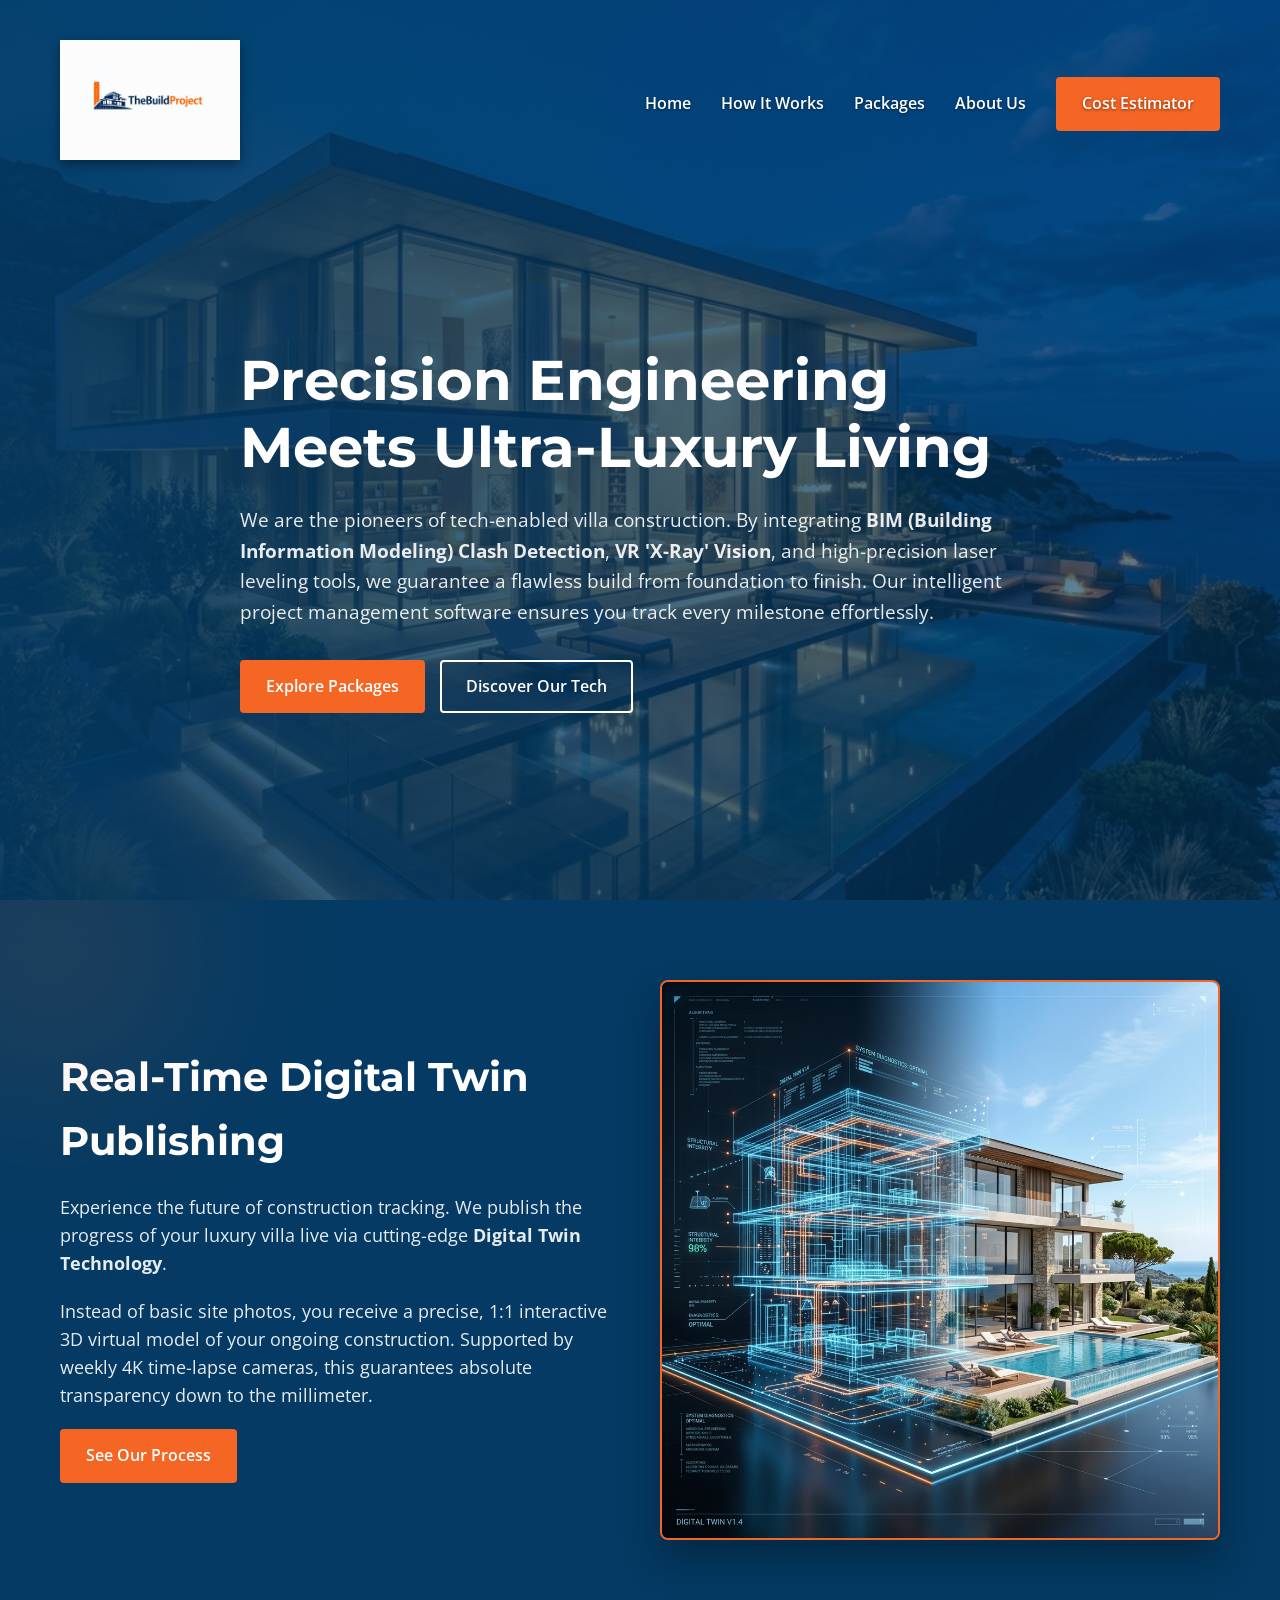
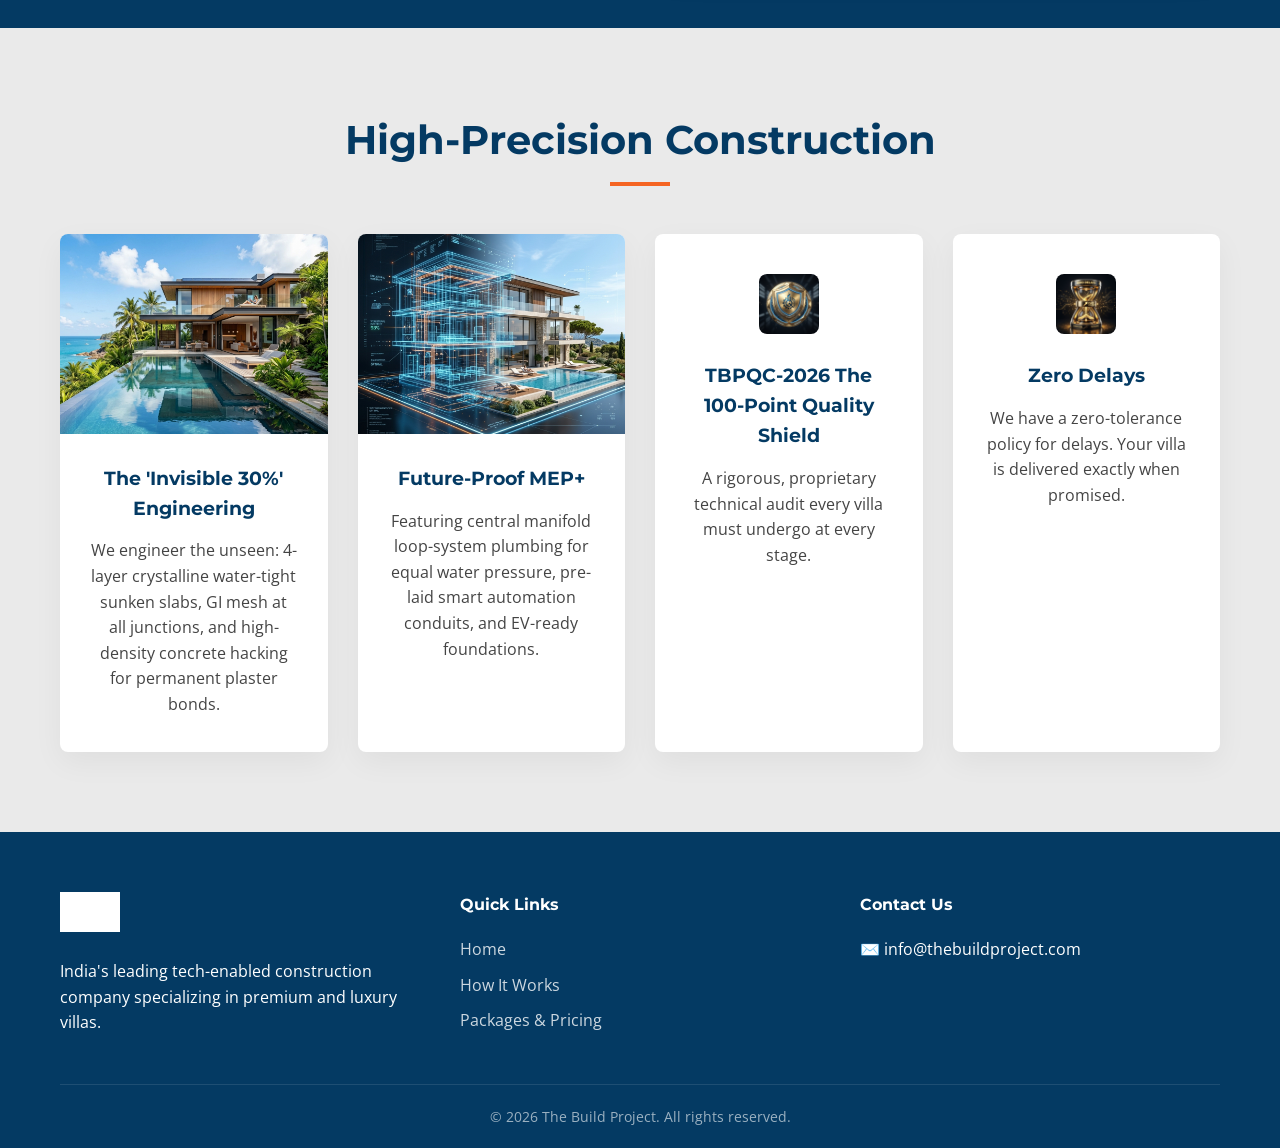
==== commit bea93fd3: "Updated" ====
--- a/index.html
+++ b/index.html
@@ -91,13 +91,16 @@
                     </div>
                 </div>
                 <div class="feature-card">
-                    <div class="feature-icon">✅</div>
-                    <h3>BuildGuard 300+ Quality Matrix</h3>
-                    <p>Over 300 stringent quality checks spanning civil works, architectural works, electrical, and
-                        plumbing.</p>
+                    <div style="margin-bottom: 20px;">
+                        <img src="assets/images/tbpqc_quality_shield.png" alt="TBPQC 2026 Quality Shield" style="width: 60px; height: 60px; object-fit: contain; border-radius: 8px;">
+                    </div>
+                    <h3>TBPQC-2026 The 100-Point Quality Shield</h3>
+                    <p>A rigorous, proprietary technical audit every villa must undergo at every stage.</p>
                 </div>
                 <div class="feature-card">
-                    <div class="feature-icon">⏱️</div>
+                    <div style="margin-bottom: 20px;">
+                        <img src="assets/images/zero_delays_icon.png" alt="Zero Delays" style="width: 60px; height: 60px; object-fit: contain; border-radius: 8px;">
+                    </div>
                     <h3>Zero Delays</h3>
                     <p>We have a zero-tolerance policy for delays. Your villa is delivered exactly when promised.</p>
                 </div>
